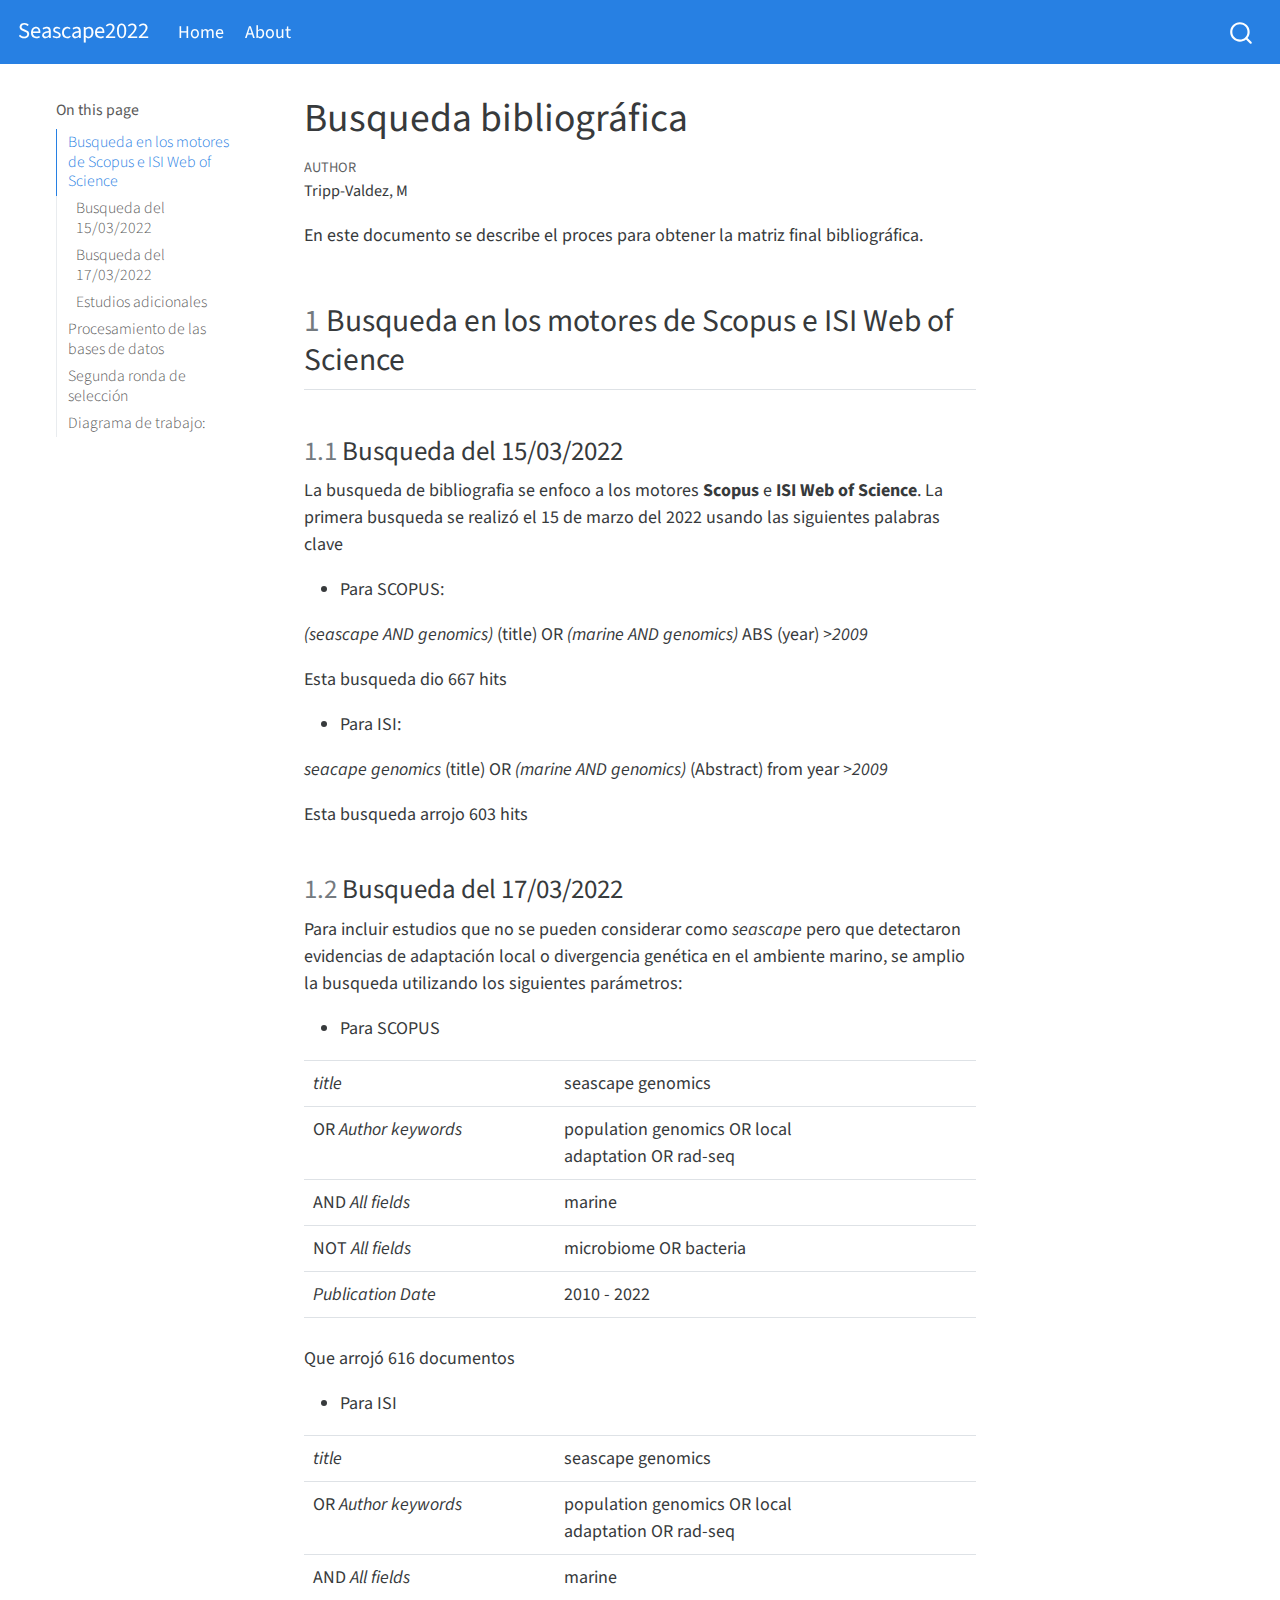
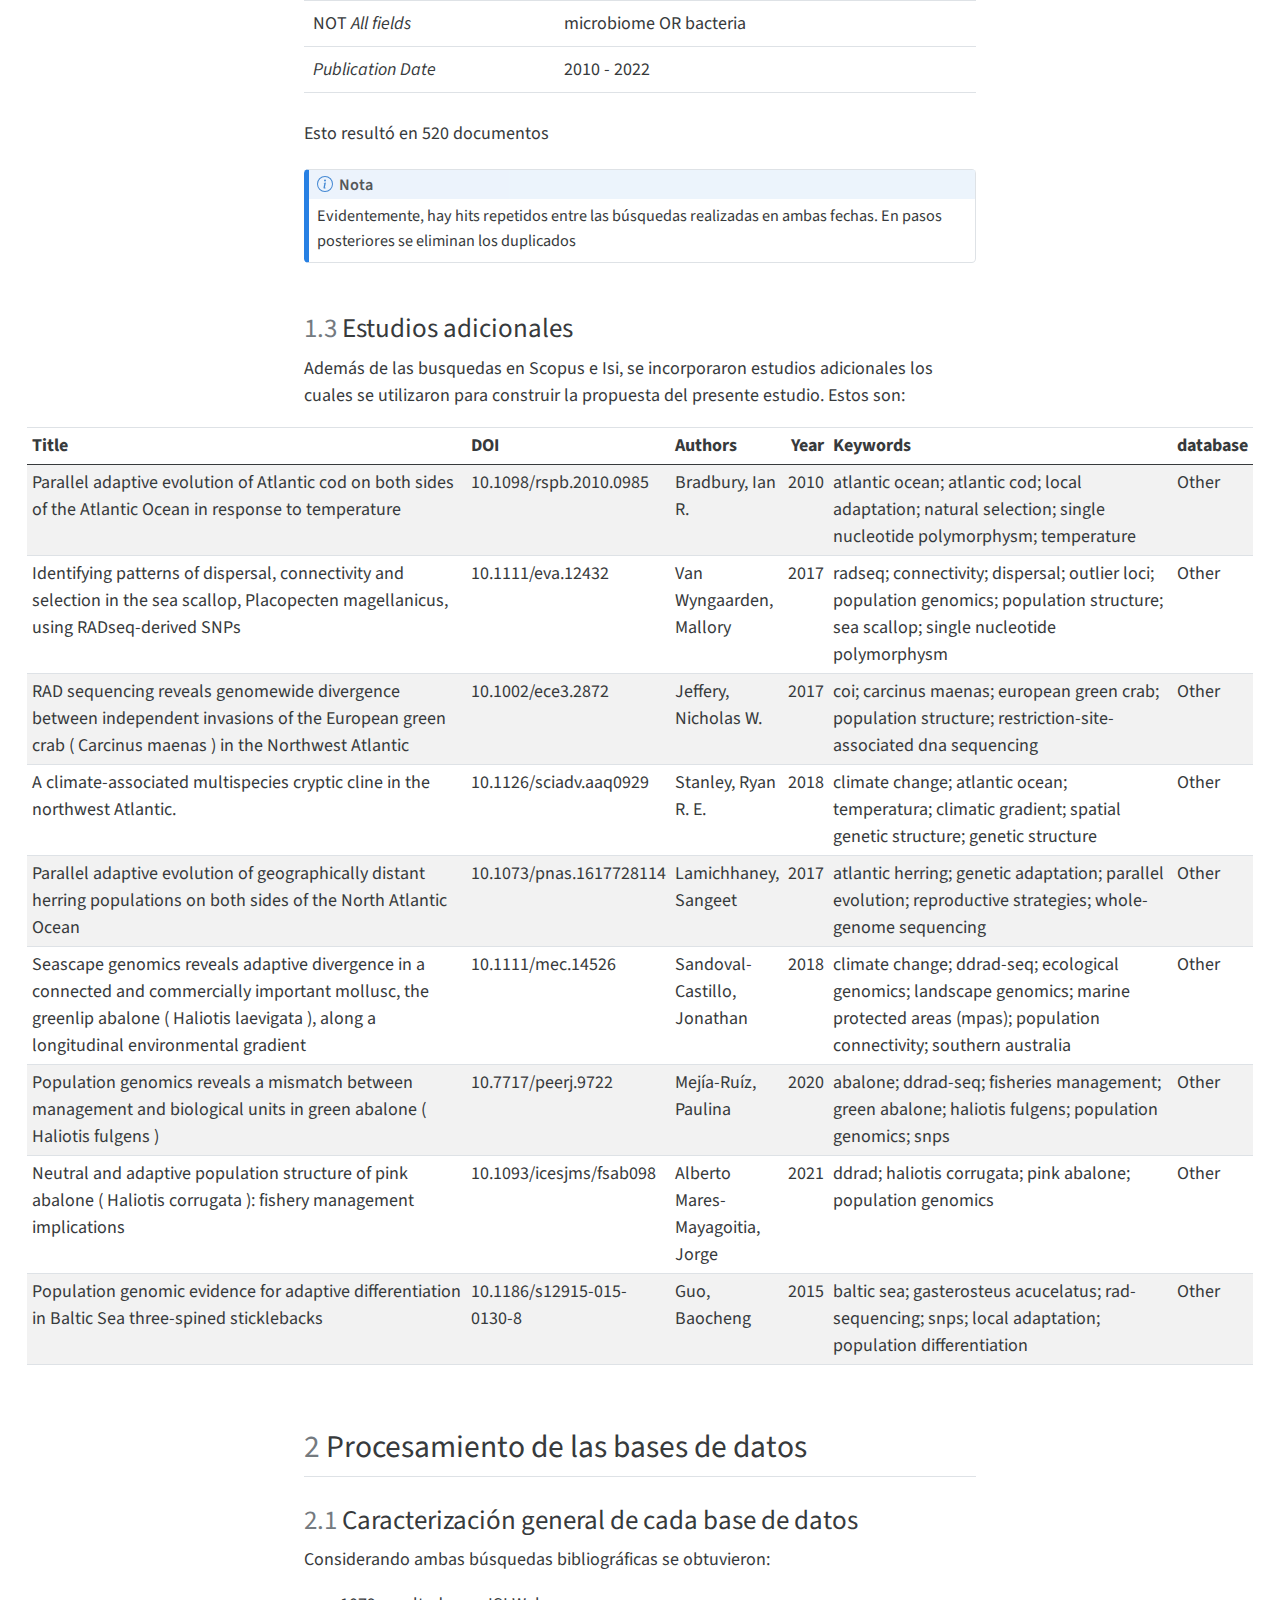
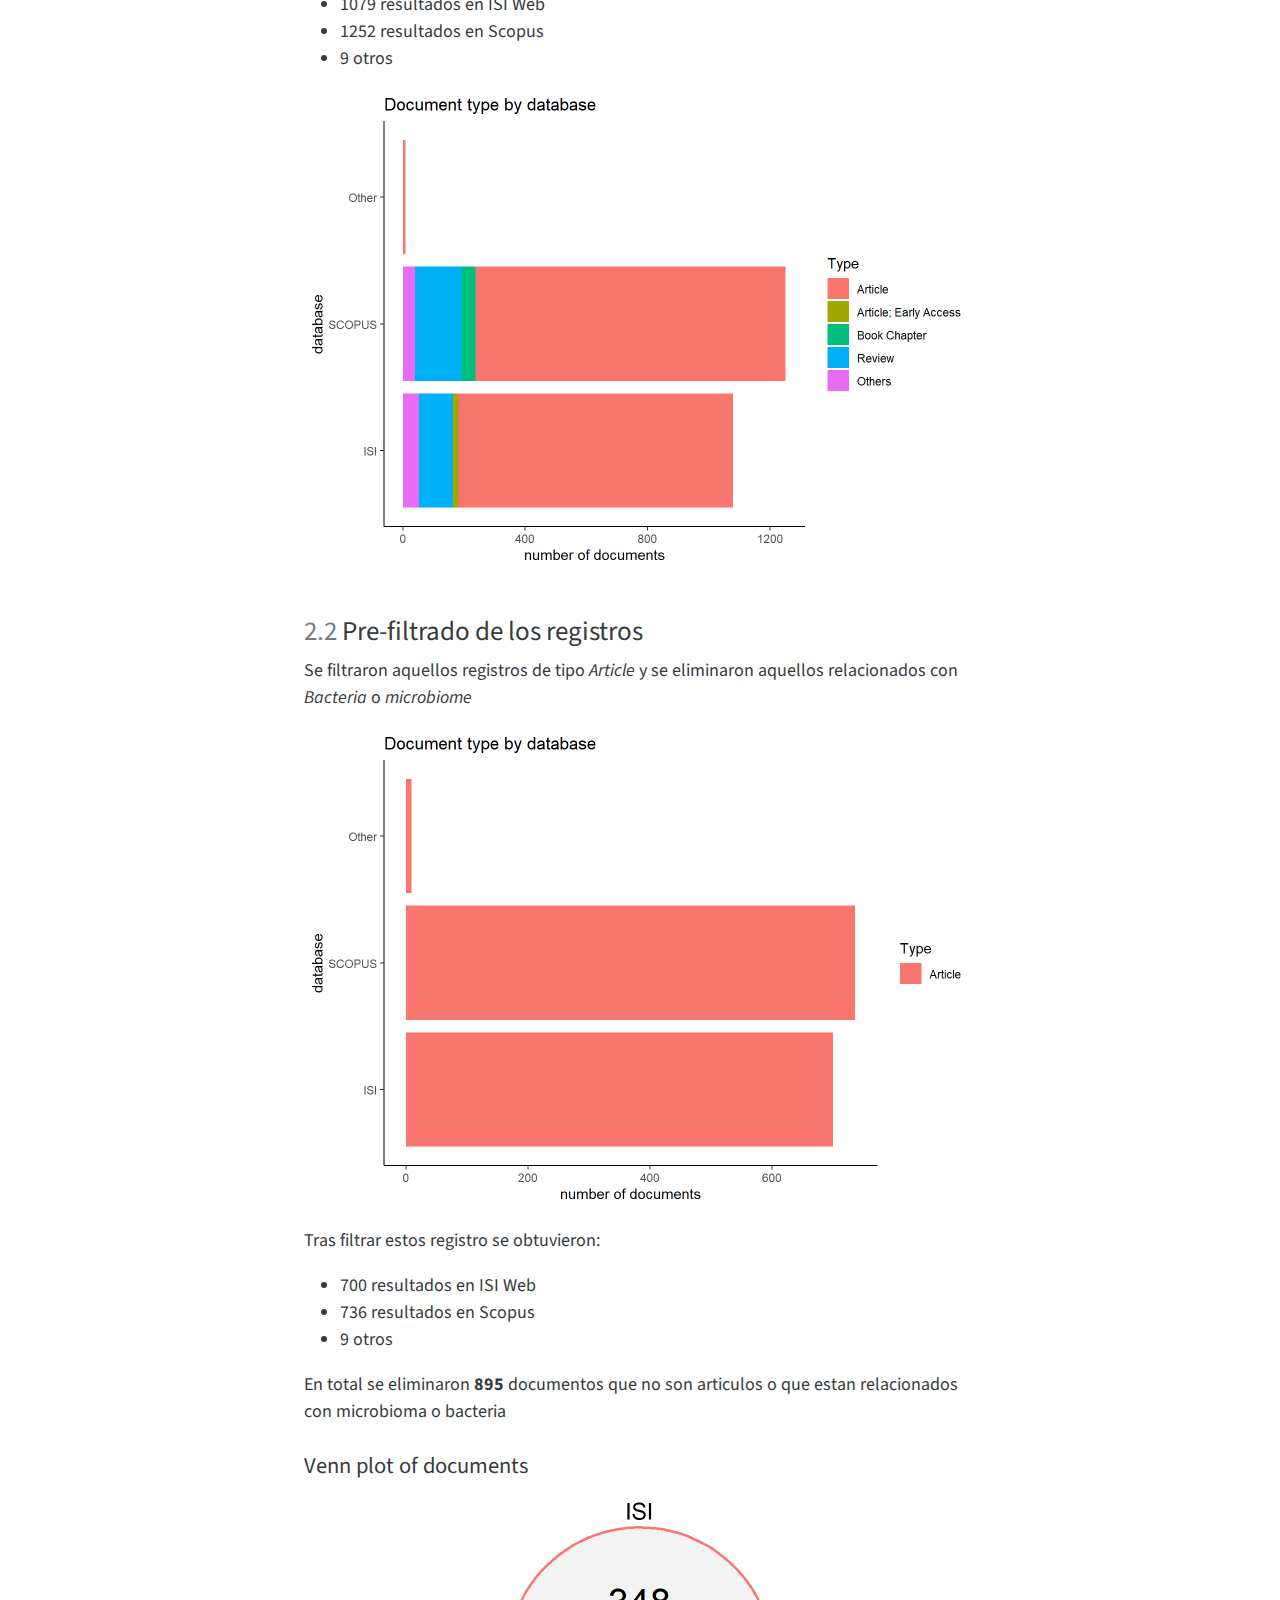
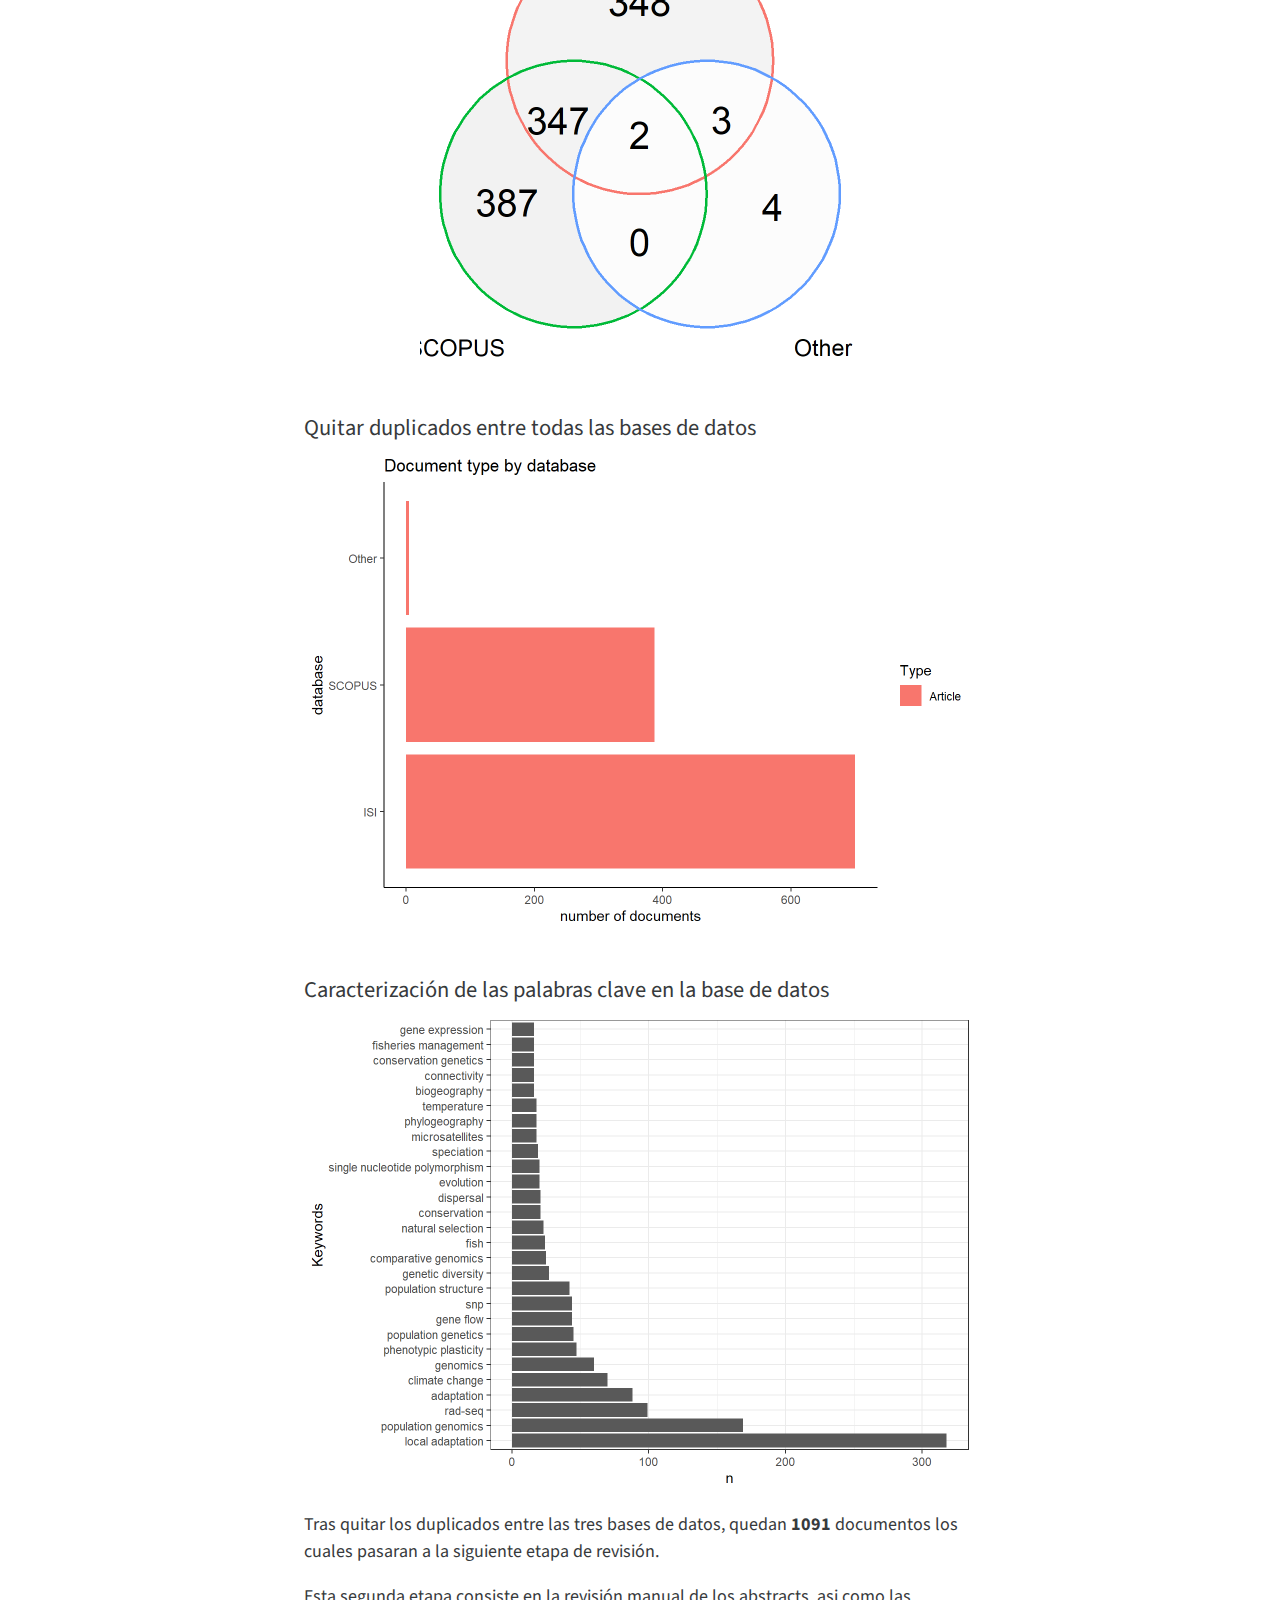
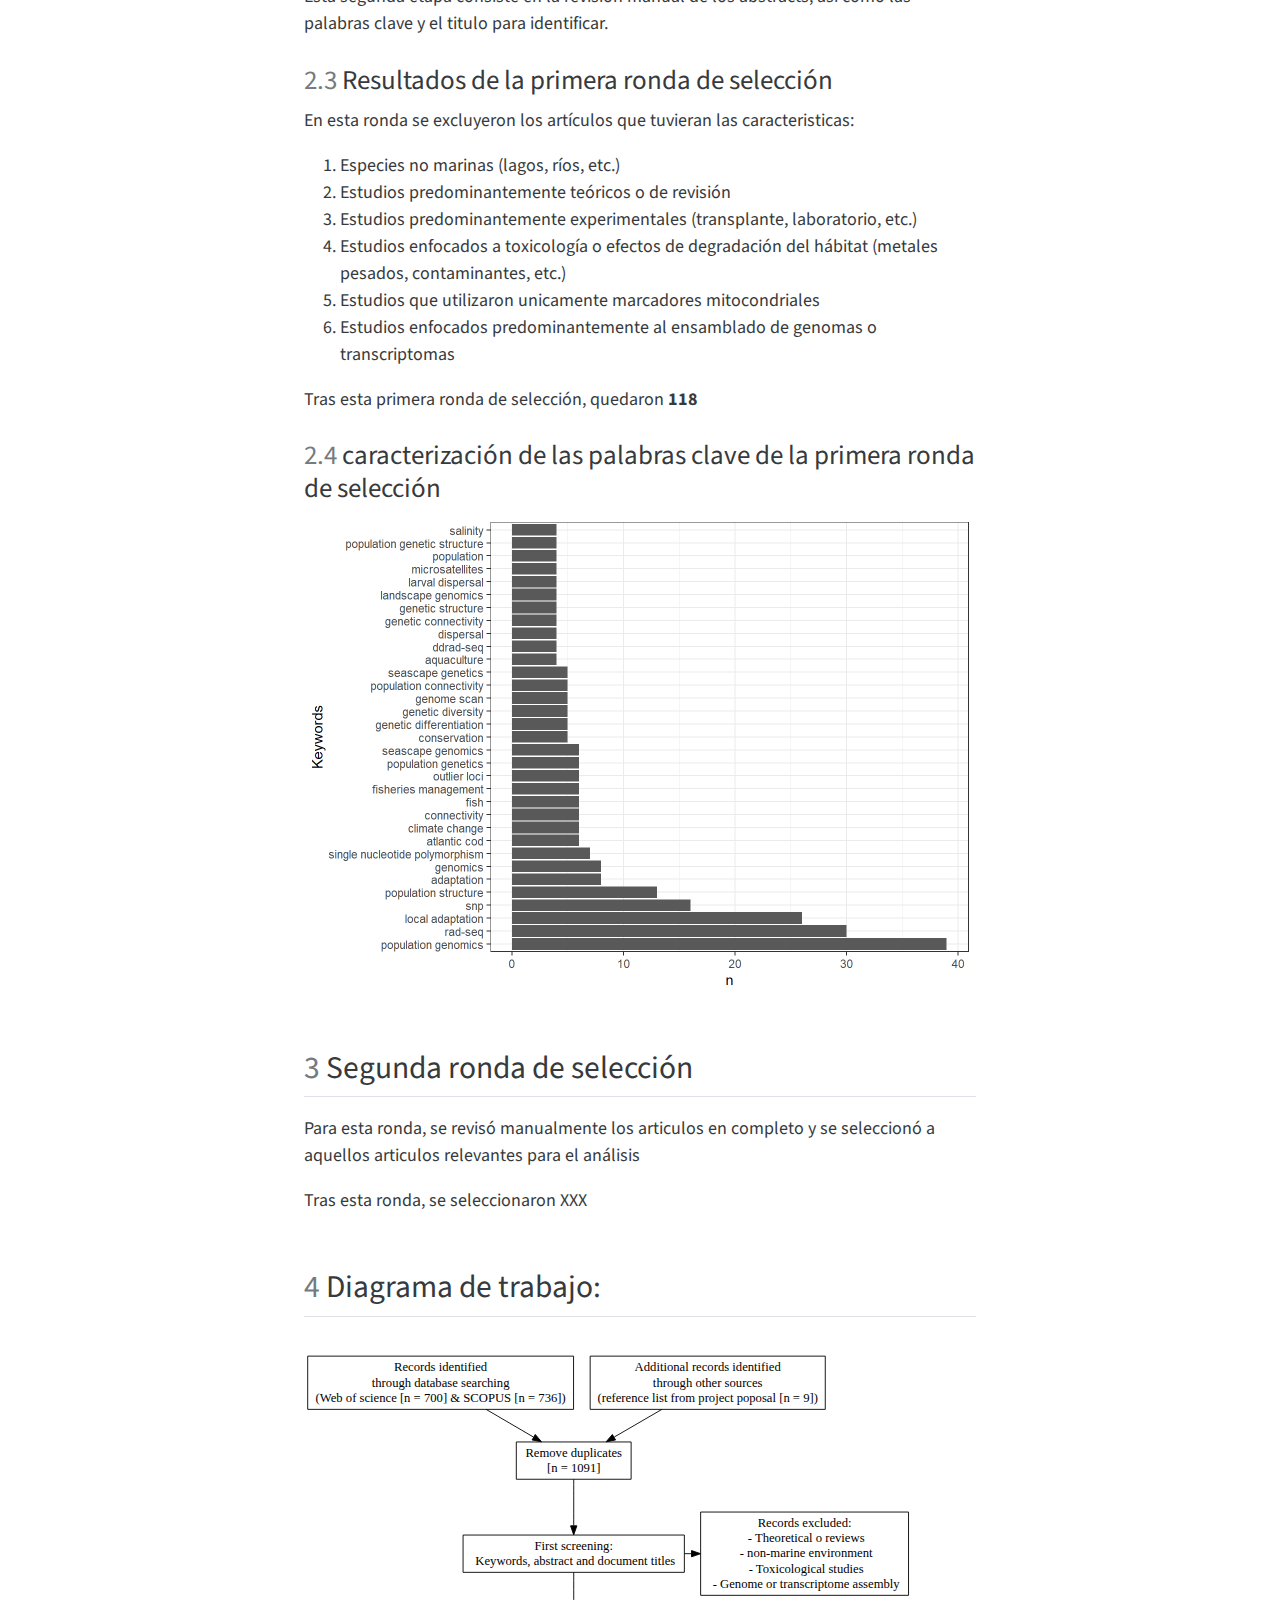
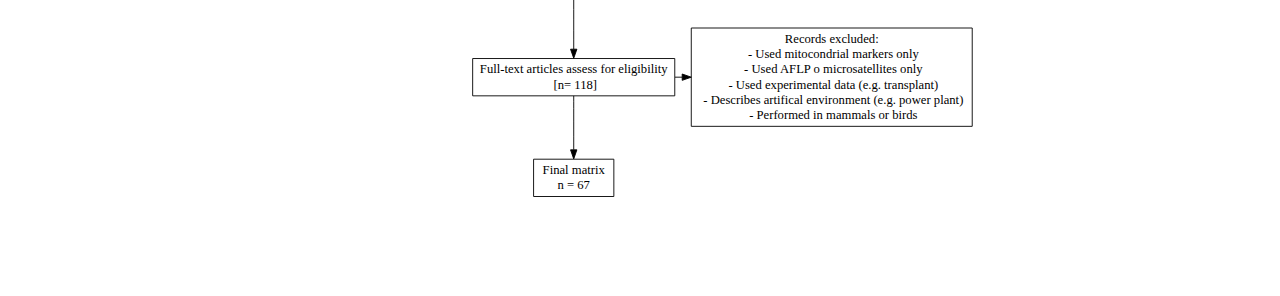
==== docs/1.Busqueda_bibliografica.html @ 74d60660 "primer commit" ====
<!DOCTYPE html>
<html xmlns="http://www.w3.org/1999/xhtml" lang="en" xml:lang="en"><head>

<meta charset="utf-8">
<meta name="generator" content="quarto-1.0.37">

<meta name="viewport" content="width=device-width, initial-scale=1.0, user-scalable=yes">

<meta name="author" content="Tripp-Valdez, M">

<title>Seascape2022 - Busqueda bibliográfica</title>
<style>
code{white-space: pre-wrap;}
span.smallcaps{font-variant: small-caps;}
span.underline{text-decoration: underline;}
div.column{display: inline-block; vertical-align: top; width: 50%;}
div.hanging-indent{margin-left: 1.5em; text-indent: -1.5em;}
ul.task-list{list-style: none;}
</style>


<script src="site_libs/quarto-nav/quarto-nav.js"></script>
<script src="site_libs/quarto-nav/headroom.min.js"></script>
<script src="site_libs/clipboard/clipboard.min.js"></script>
<script src="site_libs/quarto-search/autocomplete.umd.js"></script>
<script src="site_libs/quarto-search/fuse.min.js"></script>
<script src="site_libs/quarto-search/quarto-search.js"></script>
<meta name="quarto:offset" content="./">
<script src="site_libs/quarto-html/quarto.js"></script>
<script src="site_libs/quarto-html/popper.min.js"></script>
<script src="site_libs/quarto-html/tippy.umd.min.js"></script>
<script src="site_libs/quarto-html/anchor.min.js"></script>
<link href="site_libs/quarto-html/tippy.css" rel="stylesheet">
<link href="site_libs/quarto-html/quarto-syntax-highlighting.css" rel="stylesheet" id="quarto-text-highlighting-styles">
<script src="site_libs/bootstrap/bootstrap.min.js"></script>
<link href="site_libs/bootstrap/bootstrap-icons.css" rel="stylesheet">
<link href="site_libs/bootstrap/bootstrap.min.css" rel="stylesheet" id="quarto-bootstrap" data-mode="light">
<script id="quarto-search-options" type="application/json">{
  "location": "navbar",
  "copy-button": false,
  "collapse-after": 3,
  "panel-placement": "end",
  "type": "overlay",
  "limit": 20,
  "language": {
    "search-no-results-text": "No results",
    "search-matching-documents-text": "matching documents",
    "search-copy-link-title": "Copy link to search",
    "search-hide-matches-text": "Hide additional matches",
    "search-more-match-text": "more match in this document",
    "search-more-matches-text": "more matches in this document",
    "search-clear-button-title": "Clear",
    "search-detached-cancel-button-title": "Cancel",
    "search-submit-button-title": "Submit"
  }
}</script>
<script src="site_libs/htmlwidgets-1.5.4/htmlwidgets.js"></script>
<script src="site_libs/viz-1.8.2/viz.js"></script>
<link href="site_libs/DiagrammeR-styles-0.2/styles.css" rel="stylesheet">
<script src="site_libs/grViz-binding-1.0.9/grViz.js"></script>


<link rel="stylesheet" href="styles.css">
</head>

<body class="floating nav-fixed">

<div id="quarto-search-results"></div>
  <header id="quarto-header" class="headroom fixed-top">
    <nav class="navbar navbar-expand-lg navbar-dark ">
      <div class="navbar-container container-fluid">
      <a class="navbar-brand" href="./index.html">
    <span class="navbar-title">Seascape2022</span>
  </a>
          <button class="navbar-toggler" type="button" data-bs-toggle="collapse" data-bs-target="#navbarCollapse" aria-controls="navbarCollapse" aria-expanded="false" aria-label="Toggle navigation" onclick="if (window.quartoToggleHeadroom) { window.quartoToggleHeadroom(); }">
  <span class="navbar-toggler-icon"></span>
</button>
          <div class="collapse navbar-collapse" id="navbarCollapse">
            <ul class="navbar-nav navbar-nav-scroll me-auto">
  <li class="nav-item">
    <a class="nav-link" href="./index.html">Home</a>
  </li>  
  <li class="nav-item">
    <a class="nav-link" href="./about.html">About</a>
  </li>  
</ul>
              <div id="quarto-search" class="" title="Search"></div>
          </div> <!-- /navcollapse -->
      </div> <!-- /container-fluid -->
    </nav>
</header>
<!-- content -->
<div id="quarto-content" class="quarto-container page-columns page-rows-contents page-layout-article page-navbar">
<!-- sidebar -->
  <nav id="quarto-sidebar" class="sidebar collapse sidebar-navigation floating overflow-auto">
    <nav id="TOC" role="doc-toc">
    <h2 id="toc-title">On this page</h2>
   
  <ul>
  <li><a href="#busqueda-en-los-motores-de-scopus-e-isi-web-of-science" id="toc-busqueda-en-los-motores-de-scopus-e-isi-web-of-science" class="nav-link active" data-scroll-target="#busqueda-en-los-motores-de-scopus-e-isi-web-of-science"> <span class="header-section-number">1</span> Busqueda en los motores de Scopus e ISI Web of Science</a>
  <ul class="collapse">
  <li><a href="#busqueda-del-15032022" id="toc-busqueda-del-15032022" class="nav-link" data-scroll-target="#busqueda-del-15032022"> <span class="header-section-number">1.1</span> Busqueda del 15/03/2022</a></li>
  <li><a href="#busqueda-del-17032022" id="toc-busqueda-del-17032022" class="nav-link" data-scroll-target="#busqueda-del-17032022"> <span class="header-section-number">1.2</span> Busqueda del 17/03/2022</a></li>
  <li><a href="#estudios-adicionales" id="toc-estudios-adicionales" class="nav-link" data-scroll-target="#estudios-adicionales"> <span class="header-section-number">1.3</span> Estudios adicionales</a></li>
  </ul></li>
  <li><a href="#procesamiento-de-las-bases-de-datos" id="toc-procesamiento-de-las-bases-de-datos" class="nav-link" data-scroll-target="#procesamiento-de-las-bases-de-datos"> <span class="header-section-number">2</span> Procesamiento de las bases de datos</a>
  <ul class="collapse">
  <li><a href="#caracterización-general-de-cada-base-de-datos" id="toc-caracterización-general-de-cada-base-de-datos" class="nav-link" data-scroll-target="#caracterización-general-de-cada-base-de-datos"> <span class="header-section-number">2.1</span> Caracterización general de cada base de datos</a></li>
  <li><a href="#pre-filtrado-de-los-registros" id="toc-pre-filtrado-de-los-registros" class="nav-link" data-scroll-target="#pre-filtrado-de-los-registros"> <span class="header-section-number">2.2</span> Pre-filtrado de los registros</a></li>
  <li><a href="#resultados-de-la-primera-ronda-de-selección" id="toc-resultados-de-la-primera-ronda-de-selección" class="nav-link" data-scroll-target="#resultados-de-la-primera-ronda-de-selección"> <span class="header-section-number">2.3</span> Resultados de la primera ronda de selección</a></li>
  <li><a href="#caracterización-de-las-palabras-clave-de-la-primera-ronda-de-selección" id="toc-caracterización-de-las-palabras-clave-de-la-primera-ronda-de-selección" class="nav-link" data-scroll-target="#caracterización-de-las-palabras-clave-de-la-primera-ronda-de-selección"> <span class="header-section-number">2.4</span> caracterización de las palabras clave de la primera ronda de selección</a></li>
  </ul></li>
  <li><a href="#segunda-ronda-de-selección" id="toc-segunda-ronda-de-selección" class="nav-link" data-scroll-target="#segunda-ronda-de-selección"> <span class="header-section-number">3</span> Segunda ronda de selección</a></li>
  <li><a href="#diagrama-de-trabajo" id="toc-diagrama-de-trabajo" class="nav-link" data-scroll-target="#diagrama-de-trabajo"> <span class="header-section-number">4</span> Diagrama de trabajo:</a></li>
  </ul>
</nav>
</nav>
<!-- margin-sidebar -->
    <div id="quarto-margin-sidebar" class="sidebar margin-sidebar">
    </div>
<!-- main -->
<main class="content page-columns page-full" id="quarto-document-content">

<header id="title-block-header" class="quarto-title-block default">
<div class="quarto-title">
<h1 class="title">Busqueda bibliográfica</h1>
</div>



<div class="quarto-title-meta">

    <div>
    <div class="quarto-title-meta-heading">Author</div>
    <div class="quarto-title-meta-contents">
             <p>Tripp-Valdez, M </p>
          </div>
  </div>
    
    
  </div>
  

</header>

<p>En este documento se describe el proces para obtener la matriz final bibliográfica.</p>
<section id="busqueda-en-los-motores-de-scopus-e-isi-web-of-science" class="level2 page-columns page-full" data-number="1">
<h2 data-number="1" class="anchored" data-anchor-id="busqueda-en-los-motores-de-scopus-e-isi-web-of-science"><span class="header-section-number">1</span> Busqueda en los motores de Scopus e ISI Web of Science</h2>
<section id="busqueda-del-15032022" class="level3" data-number="1.1">
<h3 data-number="1.1" class="anchored" data-anchor-id="busqueda-del-15032022"><span class="header-section-number">1.1</span> Busqueda del 15/03/2022</h3>
<p>La busqueda de bibliografia se enfoco a los motores <strong>Scopus</strong> e <strong>ISI Web of Science</strong>. La primera busqueda se realizó el 15 de marzo del 2022 usando las siguientes palabras clave</p>
<ul>
<li>Para SCOPUS:</li>
</ul>
<p><em>(seascape AND genomics)</em> (title) OR <em>(marine AND genomics)</em> ABS (year) <em>&gt;2009</em></p>
<p>Esta busqueda dio 667 hits</p>
<ul>
<li>Para ISI:</li>
</ul>
<p><em>seacape genomics</em> (title) OR <em>(marine AND genomics)</em> (Abstract) from year <em>&gt;2009</em></p>
<p>Esta busqueda arrojo 603 hits</p>
</section>
<section id="busqueda-del-17032022" class="level3" data-number="1.2">
<h3 data-number="1.2" class="anchored" data-anchor-id="busqueda-del-17032022"><span class="header-section-number">1.2</span> Busqueda del 17/03/2022</h3>
<p>Para incluir estudios que no se pueden considerar como <em>seascape</em> pero que detectaron evidencias de adaptación local o divergencia genética en el ambiente marino, se amplio la busqueda utilizando los siguientes parámetros:</p>
<ul>
<li>Para SCOPUS</li>
</ul>
<table class="table">
<colgroup>
<col style="width: 37%">
<col style="width: 37%">
<col style="width: 25%">
</colgroup>
<tbody>
<tr class="odd">
<td><em>title</em></td>
<td>seascape genomics</td>
<td></td>
</tr>
<tr class="even">
<td>OR <em>Author keywords</em></td>
<td>population genomics OR local adaptation OR rad-seq</td>
<td></td>
</tr>
<tr class="odd">
<td>AND <em>All fields</em></td>
<td>marine</td>
<td></td>
</tr>
<tr class="even">
<td>NOT <em>All fields</em></td>
<td>microbiome OR bacteria</td>
<td></td>
</tr>
<tr class="odd">
<td><em>Publication Date</em></td>
<td>2010 - 2022</td>
<td></td>
</tr>
</tbody>
</table>
<p>Que arrojó 616 documentos</p>
<ul>
<li>Para ISI</li>
</ul>
<table class="table">
<colgroup>
<col style="width: 37%">
<col style="width: 37%">
<col style="width: 25%">
</colgroup>
<tbody>
<tr class="odd">
<td><em>title</em></td>
<td>seascape genomics</td>
<td></td>
</tr>
<tr class="even">
<td>OR <em>Author keywords</em></td>
<td>population genomics OR local adaptation OR rad-seq</td>
<td></td>
</tr>
<tr class="odd">
<td>AND <em>All fields</em></td>
<td>marine</td>
<td></td>
</tr>
<tr class="even">
<td>NOT <em>All fields</em></td>
<td>microbiome OR bacteria</td>
<td></td>
</tr>
<tr class="odd">
<td><em>Publication Date</em></td>
<td>2010 - 2022</td>
<td></td>
</tr>
</tbody>
</table>
<p>Esto resultó en 520 documentos</p>
<div class="callout-note callout callout-style-default callout-captioned">
<div class="callout-header d-flex align-content-center">
<div class="callout-icon-container">
<i class="callout-icon"></i>
</div>
<div class="callout-caption-container flex-fill">
Nota
</div>
</div>
<div class="callout-body-container callout-body">
<p>Evidentemente, hay hits repetidos entre las búsquedas realizadas en ambas fechas. En pasos posteriores se eliminan los duplicados</p>
</div>
</div>
</section>
<section id="estudios-adicionales" class="level3 page-columns page-full" data-number="1.3">
<h3 data-number="1.3" class="anchored" data-anchor-id="estudios-adicionales"><span class="header-section-number">1.3</span> Estudios adicionales</h3>
<p>Además de las busquedas en Scopus e Isi, se incorporaron estudios adicionales los cuales se utilizaron para construir la propuesta del presente estudio. Estos son:</p>
<div class="cell page-columns page-full">
<div class="cell-output-display column-page">
<table class="table table-sm table-striped">
<colgroup>
<col style="width: 46%">
<col style="width: 6%">
<col style="width: 7%">
<col style="width: 1%">
<col style="width: 35%">
<col style="width: 2%">
</colgroup>
<thead>
<tr class="header">
<th style="text-align: left;">Title</th>
<th style="text-align: left;">DOI</th>
<th style="text-align: left;">Authors</th>
<th style="text-align: right;">Year</th>
<th style="text-align: left;">Keywords</th>
<th style="text-align: left;">database</th>
</tr>
</thead>
<tbody>
<tr class="odd">
<td style="text-align: left;">Parallel adaptive evolution of Atlantic cod on both sides of the Atlantic Ocean in response to temperature</td>
<td style="text-align: left;">10.1098/rspb.2010.0985</td>
<td style="text-align: left;">Bradbury, Ian R.</td>
<td style="text-align: right;">2010</td>
<td style="text-align: left;">atlantic ocean; atlantic cod; local adaptation; natural selection; single nucleotide polymorphysm; temperature</td>
<td style="text-align: left;">Other</td>
</tr>
<tr class="even">
<td style="text-align: left;">Identifying patterns of dispersal, connectivity and selection in the sea scallop, Placopecten magellanicus, using RADseq-derived SNPs</td>
<td style="text-align: left;">10.1111/eva.12432</td>
<td style="text-align: left;">Van Wyngaarden, Mallory</td>
<td style="text-align: right;">2017</td>
<td style="text-align: left;">radseq; connectivity; dispersal; outlier loci; population genomics; population structure; sea scallop; single nucleotide polymorphysm</td>
<td style="text-align: left;">Other</td>
</tr>
<tr class="odd">
<td style="text-align: left;">RAD sequencing reveals genomewide divergence between independent invasions of the European green crab ( Carcinus maenas ) in the Northwest Atlantic</td>
<td style="text-align: left;">10.1002/ece3.2872</td>
<td style="text-align: left;">Jeffery, Nicholas W.</td>
<td style="text-align: right;">2017</td>
<td style="text-align: left;">coi; carcinus maenas; european green crab; population structure; restriction-site-associated dna sequencing</td>
<td style="text-align: left;">Other</td>
</tr>
<tr class="even">
<td style="text-align: left;">A climate-associated multispecies cryptic cline in the northwest Atlantic.</td>
<td style="text-align: left;">10.1126/sciadv.aaq0929</td>
<td style="text-align: left;">Stanley, Ryan R. E.</td>
<td style="text-align: right;">2018</td>
<td style="text-align: left;">climate change; atlantic ocean; temperatura; climatic gradient; spatial genetic structure; genetic structure</td>
<td style="text-align: left;">Other</td>
</tr>
<tr class="odd">
<td style="text-align: left;">Parallel adaptive evolution of geographically distant herring populations on both sides of the North Atlantic Ocean</td>
<td style="text-align: left;">10.1073/pnas.1617728114</td>
<td style="text-align: left;">Lamichhaney, Sangeet</td>
<td style="text-align: right;">2017</td>
<td style="text-align: left;">atlantic herring; genetic adaptation; parallel evolution; reproductive strategies; whole-genome sequencing</td>
<td style="text-align: left;">Other</td>
</tr>
<tr class="even">
<td style="text-align: left;">Seascape genomics reveals adaptive divergence in a connected and commercially important mollusc, the greenlip abalone ( Haliotis laevigata ), along a longitudinal environmental gradient</td>
<td style="text-align: left;">10.1111/mec.14526</td>
<td style="text-align: left;">Sandoval‐Castillo, Jonathan</td>
<td style="text-align: right;">2018</td>
<td style="text-align: left;">climate change; ddrad-seq; ecological genomics; landscape genomics; marine protected areas (mpas); population connectivity; southern australia</td>
<td style="text-align: left;">Other</td>
</tr>
<tr class="odd">
<td style="text-align: left;">Population genomics reveals a mismatch between management and biological units in green abalone ( Haliotis fulgens )</td>
<td style="text-align: left;">10.7717/peerj.9722</td>
<td style="text-align: left;">Mejía-Ruíz, Paulina</td>
<td style="text-align: right;">2020</td>
<td style="text-align: left;">abalone; ddrad-seq; fisheries management; green abalone; haliotis fulgens; population genomics; snps</td>
<td style="text-align: left;">Other</td>
</tr>
<tr class="even">
<td style="text-align: left;">Neutral and adaptive population structure of pink abalone ( Haliotis corrugata ): fishery management implications</td>
<td style="text-align: left;">10.1093/icesjms/fsab098</td>
<td style="text-align: left;">Alberto Mares-Mayagoitia, Jorge</td>
<td style="text-align: right;">2021</td>
<td style="text-align: left;">ddrad; haliotis corrugata; pink abalone; population genomics</td>
<td style="text-align: left;">Other</td>
</tr>
<tr class="odd">
<td style="text-align: left;">Population genomic evidence for adaptive differentiation in Baltic Sea three-spined sticklebacks</td>
<td style="text-align: left;">10.1186/s12915-015-0130-8</td>
<td style="text-align: left;">Guo, Baocheng</td>
<td style="text-align: right;">2015</td>
<td style="text-align: left;">baltic sea; gasterosteus acucelatus; rad-sequencing; snps; local adaptation; population differentiation</td>
<td style="text-align: left;">Other</td>
</tr>
</tbody>
</table>
</div>
</div>
</section>
</section>
<section id="procesamiento-de-las-bases-de-datos" class="level2" data-number="2">
<h2 data-number="2" class="anchored" data-anchor-id="procesamiento-de-las-bases-de-datos"><span class="header-section-number">2</span> Procesamiento de las bases de datos</h2>
<section id="caracterización-general-de-cada-base-de-datos" class="level3" data-number="2.1">
<h3 data-number="2.1" class="anchored" data-anchor-id="caracterización-general-de-cada-base-de-datos"><span class="header-section-number">2.1</span> Caracterización general de cada base de datos</h3>
<div class="cell">

</div>
<div class="cell">

</div>
<p>Considerando ambas búsquedas bibliográficas se obtuvieron:</p>
<ul>
<li>1079 resultados en ISI Web</li>
<li>1252 resultados en Scopus</li>
<li>9 otros</li>
</ul>
<div class="cell">

</div>
<div class="cell">
<div class="cell-output-display">
<p><img src="1.Busqueda_bibliografica_files/figure-html/unnamed-chunk-1-1.png" class="img-fluid" width="672"></p>
</div>
</div>
</section>
<section id="pre-filtrado-de-los-registros" class="level3" data-number="2.2">
<h3 data-number="2.2" class="anchored" data-anchor-id="pre-filtrado-de-los-registros"><span class="header-section-number">2.2</span> Pre-filtrado de los registros</h3>
<p>Se filtraron aquellos registros de tipo <em>Article</em> y se eliminaron aquellos relacionados con <em>Bacteria</em> o <em>microbiome</em></p>
<div class="cell">

</div>
<div class="cell">
<div class="cell-output-display">
<p><img src="1.Busqueda_bibliografica_files/figure-html/unnamed-chunk-2-1.png" class="img-fluid" width="672"></p>
</div>
</div>
<p>Tras filtrar estos registro se obtuvieron:</p>
<ul>
<li>700 resultados en ISI Web</li>
<li>736 resultados en Scopus</li>
<li>9 otros</li>
</ul>
<div class="cell">

</div>
<p>En total se eliminaron <strong>895</strong> documentos que no son articulos o que estan relacionados con microbioma o bacteria</p>
<section id="venn-plot-of-documents" class="level4">
<h4 class="anchored" data-anchor-id="venn-plot-of-documents">Venn plot of documents</h4>
<div class="cell">
<div class="cell-output-display">
<p><img src="1.Busqueda_bibliografica_files/figure-html/VennFirst-1.png" class="img-fluid" width="672"></p>
</div>
</div>
</section>
<section id="quitar-duplicados-entre-todas-las-bases-de-datos" class="level4">
<h4 class="anchored" data-anchor-id="quitar-duplicados-entre-todas-las-bases-de-datos">Quitar duplicados entre todas las bases de datos</h4>
<div class="cell">

</div>
<div class="cell">
<div class="cell-output-display">
<p><img src="1.Busqueda_bibliografica_files/figure-html/unnamed-chunk-4-1.png" class="img-fluid" width="672"></p>
</div>
</div>
</section>
<section id="caracterización-de-las-palabras-clave-en-la-base-de-datos" class="level4">
<h4 class="anchored" data-anchor-id="caracterización-de-las-palabras-clave-en-la-base-de-datos">Caracterización de las palabras clave en la base de datos</h4>
<div class="cell">
<div class="cell-output-display">
<p><img src="1.Busqueda_bibliografica_files/figure-html/unnamed-chunk-5-1.png" class="img-fluid" width="672"></p>
</div>
</div>
<div class="cell">

</div>
<p>Tras quitar los duplicados entre las tres bases de datos, quedan <strong>1091</strong> documentos los cuales pasaran a la siguiente etapa de revisión.</p>
<p>Esta segunda etapa consiste en la revisión manual de los abstracts, asi como las palabras clave y el titulo para identificar.</p>
</section>
</section>
<section id="resultados-de-la-primera-ronda-de-selección" class="level3" data-number="2.3">
<h3 data-number="2.3" class="anchored" data-anchor-id="resultados-de-la-primera-ronda-de-selección"><span class="header-section-number">2.3</span> Resultados de la primera ronda de selección</h3>
<p>En esta ronda se excluyeron los artículos que tuvieran las caracteristicas:</p>
<ol type="1">
<li>Especies no marinas (lagos, ríos, etc.)</li>
<li>Estudios predominantemente teóricos o de revisión</li>
<li>Estudios predominantemente experimentales (transplante, laboratorio, etc.)</li>
<li>Estudios enfocados a toxicología o efectos de degradación del hábitat (metales pesados, contaminantes, etc.)</li>
<li>Estudios que utilizaron unicamente marcadores mitocondriales</li>
<li>Estudios enfocados predominantemente al ensamblado de genomas o transcriptomas</li>
</ol>
<div class="cell">

</div>
<p>Tras esta primera ronda de selección, quedaron <strong>118</strong></p>
</section>
<section id="caracterización-de-las-palabras-clave-de-la-primera-ronda-de-selección" class="level3" data-number="2.4">
<h3 data-number="2.4" class="anchored" data-anchor-id="caracterización-de-las-palabras-clave-de-la-primera-ronda-de-selección"><span class="header-section-number">2.4</span> caracterización de las palabras clave de la primera ronda de selección</h3>
<div class="cell">
<div class="cell-output-display">
<p><img src="1.Busqueda_bibliografica_files/figure-html/unnamed-chunk-6-1.png" class="img-fluid" width="672"></p>
</div>
</div>
<div class="cell">

</div>
</section>
</section>
<section id="segunda-ronda-de-selección" class="level2" data-number="3">
<h2 data-number="3" class="anchored" data-anchor-id="segunda-ronda-de-selección"><span class="header-section-number">3</span> Segunda ronda de selección</h2>
<p>Para esta ronda, se revisó manualmente los articulos en completo y se seleccionó a aquellos articulos relevantes para el análisis</p>
<p>Tras esta ronda, se seleccionaron XXX</p>
</section>
<section id="diagrama-de-trabajo" class="level2" data-number="4">
<h2 data-number="4" class="anchored" data-anchor-id="diagrama-de-trabajo"><span class="header-section-number">4</span> Diagrama de trabajo:</h2>
<div class="cell">
<div class="cell-output-display">
<div id="htmlwidget-954cb4c25abdc55f7082" style="width:100%;height:483px;" class="grViz html-widget"></div>
<script type="application/json" data-for="htmlwidget-954cb4c25abdc55f7082">{"x":{"diagram":"digraph {\n  graph [layout = dot, rankdir = TB, fontsize = 14]\n  \n  node [shape = rectangle]        \n  rec1 [label = \"Records identified \nthrough database searching \n(Web of science [n = 700] & SCOPUS [n = 736])\"]\n  \n  rec2 [label = \"Additional records identified \nthrough other sources \n(reference list from project poposal [n = 9])\"]\n\n  rec2_1 [label = \"Remove duplicates \n[n = 1091]\"]  \n\n  rec3 [label =  \"First screening: \n  Keywords, abstract and document titles\"]\n  \n  rec4 [label = \"Records excluded:\n  - Theoretical o reviews\n  - non-marine environment\n  - Toxicological studies\n  - Genome or transcriptome assembly\"]\n  \n  rec5 [label = \"Full-text articles assess for eligibility\n  [n= 118]\"]\n  \n  rec6 [label = \"Records excluded:\n  - Used mitocondrial markers only\n  - Used AFLP o microsatellites only\n  - Used experimental data (e.g. transplant)\n  - Describes artifical environment (e.g. power plant)\n  - Performed in mammals or birds\"]\n  \n  rec7 [label = \"Final matrix \nn = 67\"]\n  \n \n\n  # edge definitions with the node IDs\n  rec1 -> rec2_1; rec2 -> rec2_1; rec2_1 -> rec3; rec3 -> rec5; rec5 -> rec7\n  {rank=same; rec3 -> rec4}\n  {rank=same; rec5 -> rec6}\n  }","config":{"engine":"dot","options":null}},"evals":[],"jsHooks":[]}</script>
</div>
</div>


</section>

</main> <!-- /main -->
<script id="quarto-html-after-body" type="application/javascript">
window.document.addEventListener("DOMContentLoaded", function (event) {
  const toggleBodyColorMode = (bsSheetEl) => {
    const mode = bsSheetEl.getAttribute("data-mode");
    const bodyEl = window.document.querySelector("body");
    if (mode === "dark") {
      bodyEl.classList.add("quarto-dark");
      bodyEl.classList.remove("quarto-light");
    } else {
      bodyEl.classList.add("quarto-light");
      bodyEl.classList.remove("quarto-dark");
    }
  }
  const toggleBodyColorPrimary = () => {
    const bsSheetEl = window.document.querySelector("link#quarto-bootstrap");
    if (bsSheetEl) {
      toggleBodyColorMode(bsSheetEl);
    }
  }
  toggleBodyColorPrimary();  
  const icon = "";
  const anchorJS = new window.AnchorJS();
  anchorJS.options = {
    placement: 'right',
    icon: icon
  };
  anchorJS.add('.anchored');
  const clipboard = new window.ClipboardJS('.code-copy-button', {
    target: function(trigger) {
      return trigger.previousElementSibling;
    }
  });
  clipboard.on('success', function(e) {
    // button target
    const button = e.trigger;
    // don't keep focus
    button.blur();
    // flash "checked"
    button.classList.add('code-copy-button-checked');
    var currentTitle = button.getAttribute("title");
    button.setAttribute("title", "Copied!");
    setTimeout(function() {
      button.setAttribute("title", currentTitle);
      button.classList.remove('code-copy-button-checked');
    }, 1000);
    // clear code selection
    e.clearSelection();
  });
  function tippyHover(el, contentFn) {
    const config = {
      allowHTML: true,
      content: contentFn,
      maxWidth: 500,
      delay: 100,
      arrow: false,
      appendTo: function(el) {
          return el.parentElement;
      },
      interactive: true,
      interactiveBorder: 10,
      theme: 'quarto',
      placement: 'bottom-start'
    };
    window.tippy(el, config); 
  }
  const noterefs = window.document.querySelectorAll('a[role="doc-noteref"]');
  for (var i=0; i<noterefs.length; i++) {
    const ref = noterefs[i];
    tippyHover(ref, function() {
      let href = ref.getAttribute('href');
      try { href = new URL(href).hash; } catch {}
      const id = href.replace(/^#\/?/, "");
      const note = window.document.getElementById(id);
      return note.innerHTML;
    });
  }
  var bibliorefs = window.document.querySelectorAll('a[role="doc-biblioref"]');
  for (var i=0; i<bibliorefs.length; i++) {
    const ref = bibliorefs[i];
    const cites = ref.parentNode.getAttribute('data-cites').split(' ');
    tippyHover(ref, function() {
      var popup = window.document.createElement('div');
      cites.forEach(function(cite) {
        var citeDiv = window.document.createElement('div');
        citeDiv.classList.add('hanging-indent');
        citeDiv.classList.add('csl-entry');
        var biblioDiv = window.document.getElementById('ref-' + cite);
        if (biblioDiv) {
          citeDiv.innerHTML = biblioDiv.innerHTML;
        }
        popup.appendChild(citeDiv);
      });
      return popup.innerHTML;
    });
  }
});
</script>
</div> <!-- /content -->



</body></html>
---- docs/site_libs/quarto-html/tippy.css ----
.tippy-box[data-animation=fade][data-state=hidden]{opacity:0}[data-tippy-root]{max-width:calc(100vw - 10px)}.tippy-box{position:relative;background-color:#333;color:#fff;border-radius:4px;font-size:14px;line-height:1.4;white-space:normal;outline:0;transition-property:transform,visibility,opacity}.tippy-box[data-placement^=top]>.tippy-arrow{bottom:0}.tippy-box[data-placement^=top]>.tippy-arrow:before{bottom:-7px;left:0;border-width:8px 8px 0;border-top-color:initial;transform-origin:center top}.tippy-box[data-placement^=bottom]>.tippy-arrow{top:0}.tippy-box[data-placement^=bottom]>.tippy-arrow:before{top:-7px;left:0;border-width:0 8px 8px;border-bottom-color:initial;transform-origin:center bottom}.tippy-box[data-placement^=left]>.tippy-arrow{right:0}.tippy-box[data-placement^=left]>.tippy-arrow:before{border-width:8px 0 8px 8px;border-left-color:initial;right:-7px;transform-origin:center left}.tippy-box[data-placement^=right]>.tippy-arrow{left:0}.tippy-box[data-placement^=right]>.tippy-arrow:before{left:-7px;border-width:8px 8px 8px 0;border-right-color:initial;transform-origin:center right}.tippy-box[data-inertia][data-state=visible]{transition-timing-function:cubic-bezier(.54,1.5,.38,1.11)}.tippy-arrow{width:16px;height:16px;color:#333}.tippy-arrow:before{content:"";position:absolute;border-color:transparent;border-style:solid}.tippy-content{position:relative;padding:5px 9px;z-index:1}
---- docs/site_libs/quarto-html/quarto-syntax-highlighting.css ----
/* quarto syntax highlight colors */
:root {
  --quarto-hl-ot-color: #003B4F;
  --quarto-hl-at-color: #657422;
  --quarto-hl-ss-color: #20794D;
  --quarto-hl-an-color: #5E5E5E;
  --quarto-hl-fu-color: #4758AB;
  --quarto-hl-st-color: #20794D;
  --quarto-hl-cf-color: #003B4F;
  --quarto-hl-op-color: #5E5E5E;
  --quarto-hl-er-color: #AD0000;
  --quarto-hl-bn-color: #AD0000;
  --quarto-hl-al-color: #AD0000;
  --quarto-hl-va-color: #111111;
  --quarto-hl-bu-color: inherit;
  --quarto-hl-ex-color: inherit;
  --quarto-hl-pp-color: #AD0000;
  --quarto-hl-in-color: #5E5E5E;
  --quarto-hl-vs-color: #20794D;
  --quarto-hl-wa-color: #5E5E5E;
  --quarto-hl-do-color: #5E5E5E;
  --quarto-hl-im-color: #00769E;
  --quarto-hl-ch-color: #20794D;
  --quarto-hl-dt-color: #AD0000;
  --quarto-hl-fl-color: #AD0000;
  --quarto-hl-co-color: #5E5E5E;
  --quarto-hl-cv-color: #5E5E5E;
  --quarto-hl-cn-color: #8f5902;
  --quarto-hl-sc-color: #5E5E5E;
  --quarto-hl-dv-color: #AD0000;
  --quarto-hl-kw-color: #003B4F;
}

/* other quarto variables */
:root {
  --quarto-font-monospace: SFMono-Regular, Menlo, Monaco, Consolas, "Liberation Mono", "Courier New", monospace;
}

pre > code.sourceCode > span {
  color: #003B4F;
}

code span {
  color: #003B4F;
}

code.sourceCode > span {
  color: #003B4F;
}

div.sourceCode,
div.sourceCode pre.sourceCode {
  color: #003B4F;
}

code span.ot {
  color: #003B4F;
}

code span.at {
  color: #657422;
}

code span.ss {
  color: #20794D;
}

code span.an {
  color: #5E5E5E;
}

code span.fu {
  color: #4758AB;
}

code span.st {
  color: #20794D;
}

code span.cf {
  color: #003B4F;
}

code span.op {
  color: #5E5E5E;
}

code span.er {
  color: #AD0000;
}

code span.bn {
  color: #AD0000;
}

code span.al {
  color: #AD0000;
}

code span.va {
  color: #111111;
}

code span.pp {
  color: #AD0000;
}

code span.in {
  color: #5E5E5E;
}

code span.vs {
  color: #20794D;
}

code span.wa {
  color: #5E5E5E;
  font-style: italic;
}

code span.do {
  color: #5E5E5E;
  font-style: italic;
}

code span.im {
  color: #00769E;
}

code span.ch {
  color: #20794D;
}

code span.dt {
  color: #AD0000;
}

code span.fl {
  color: #AD0000;
}

code span.co {
  color: #5E5E5E;
}

code span.cv {
  color: #5E5E5E;
  font-style: italic;
}

code span.cn {
  color: #8f5902;
}

code span.sc {
  color: #5E5E5E;
}

code span.dv {
  color: #AD0000;
}

code span.kw {
  color: #003B4F;
}

.prevent-inlining {
  content: "</";
}

/*# sourceMappingURL=debc5d5d77c3f9108843748ff7464032.css.map */
---- docs/site_libs/DiagrammeR-styles-0.2/styles.css ----
.DiagrammeR,.grViz pre {
  white-space: pre-wrap;       /* CSS 3 */
  white-space: -moz-pre-wrap;  /* Mozilla, since 1999 */
  white-space: -pre-wrap;      /* Opera 4-6 */
  white-space: -o-pre-wrap;    /* Opera 7 */
  word-wrap: break-word;       /* Internet Explorer 5.5+ */
}

.DiagrammeR g .label {
  font-family: Helvetica;
  font-size: 14px;
  color: #333333;
}
---- docs/styles.css ----
/* css styles */
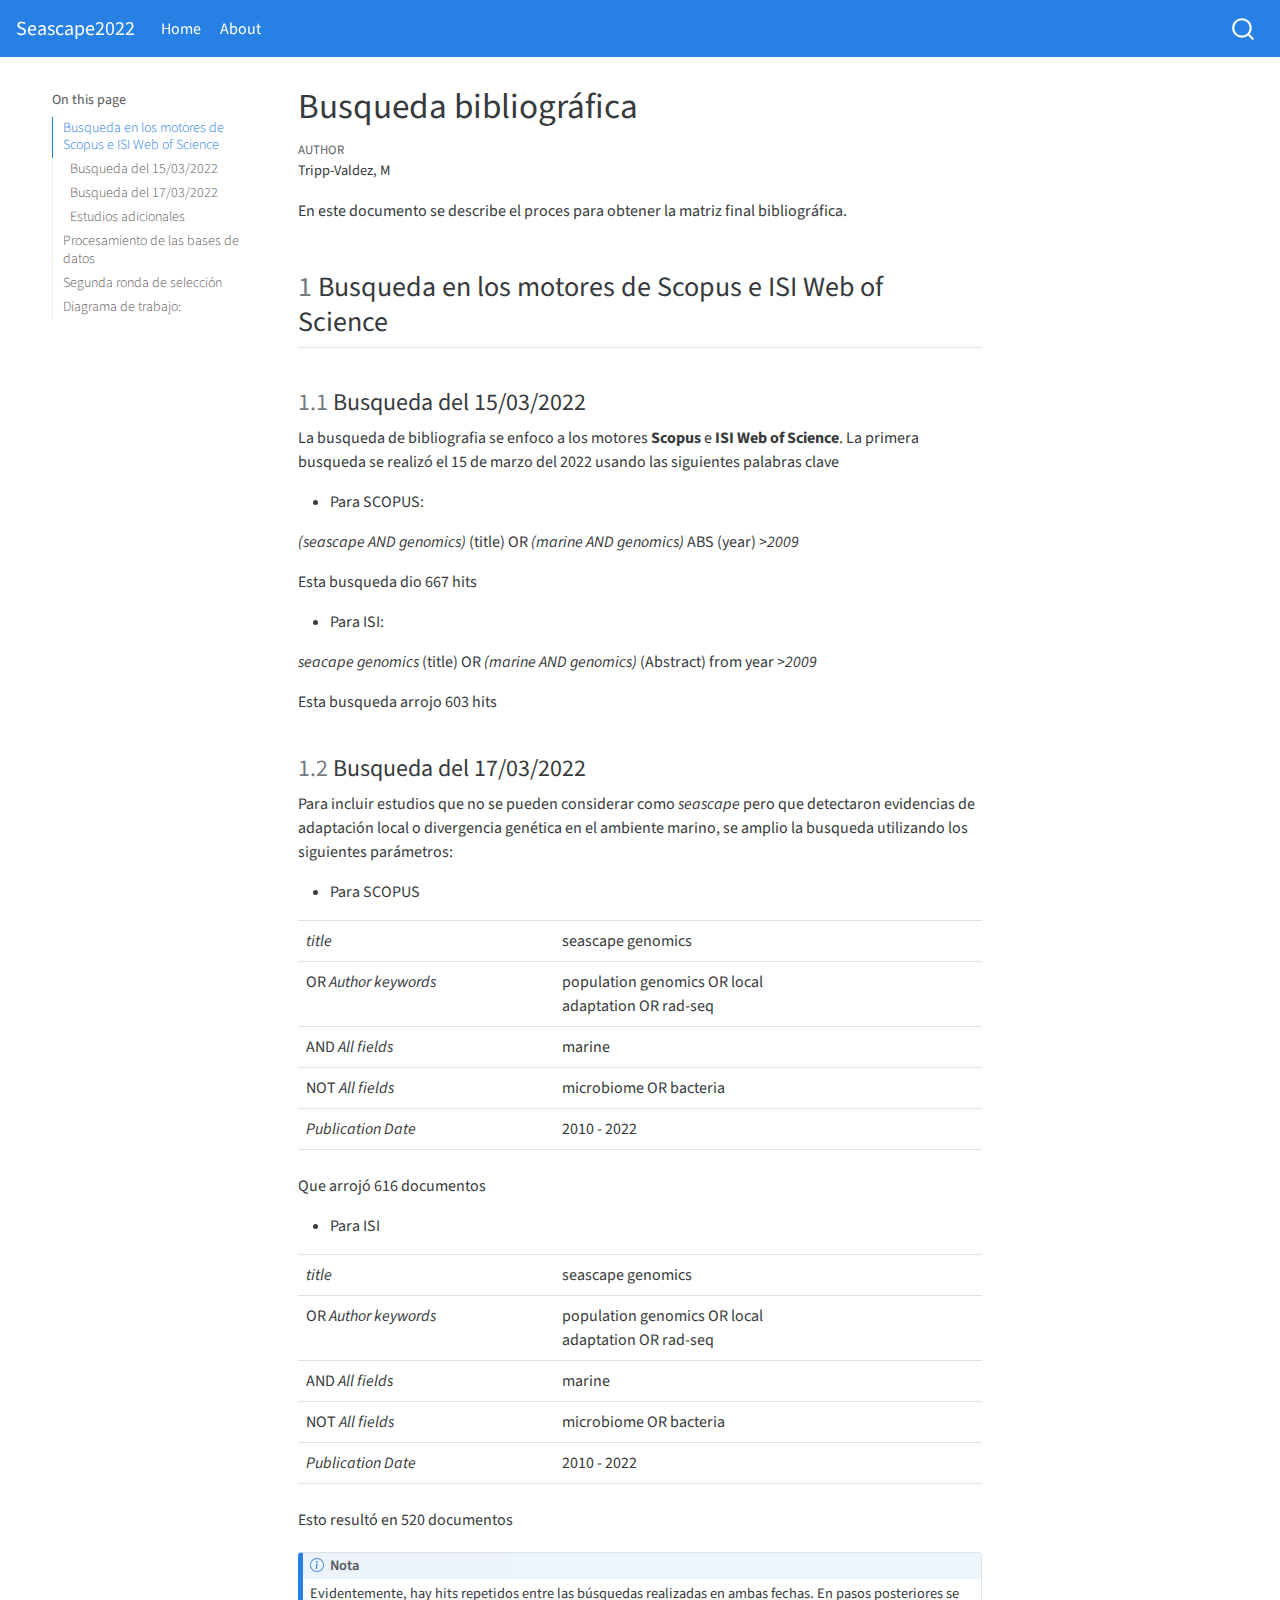
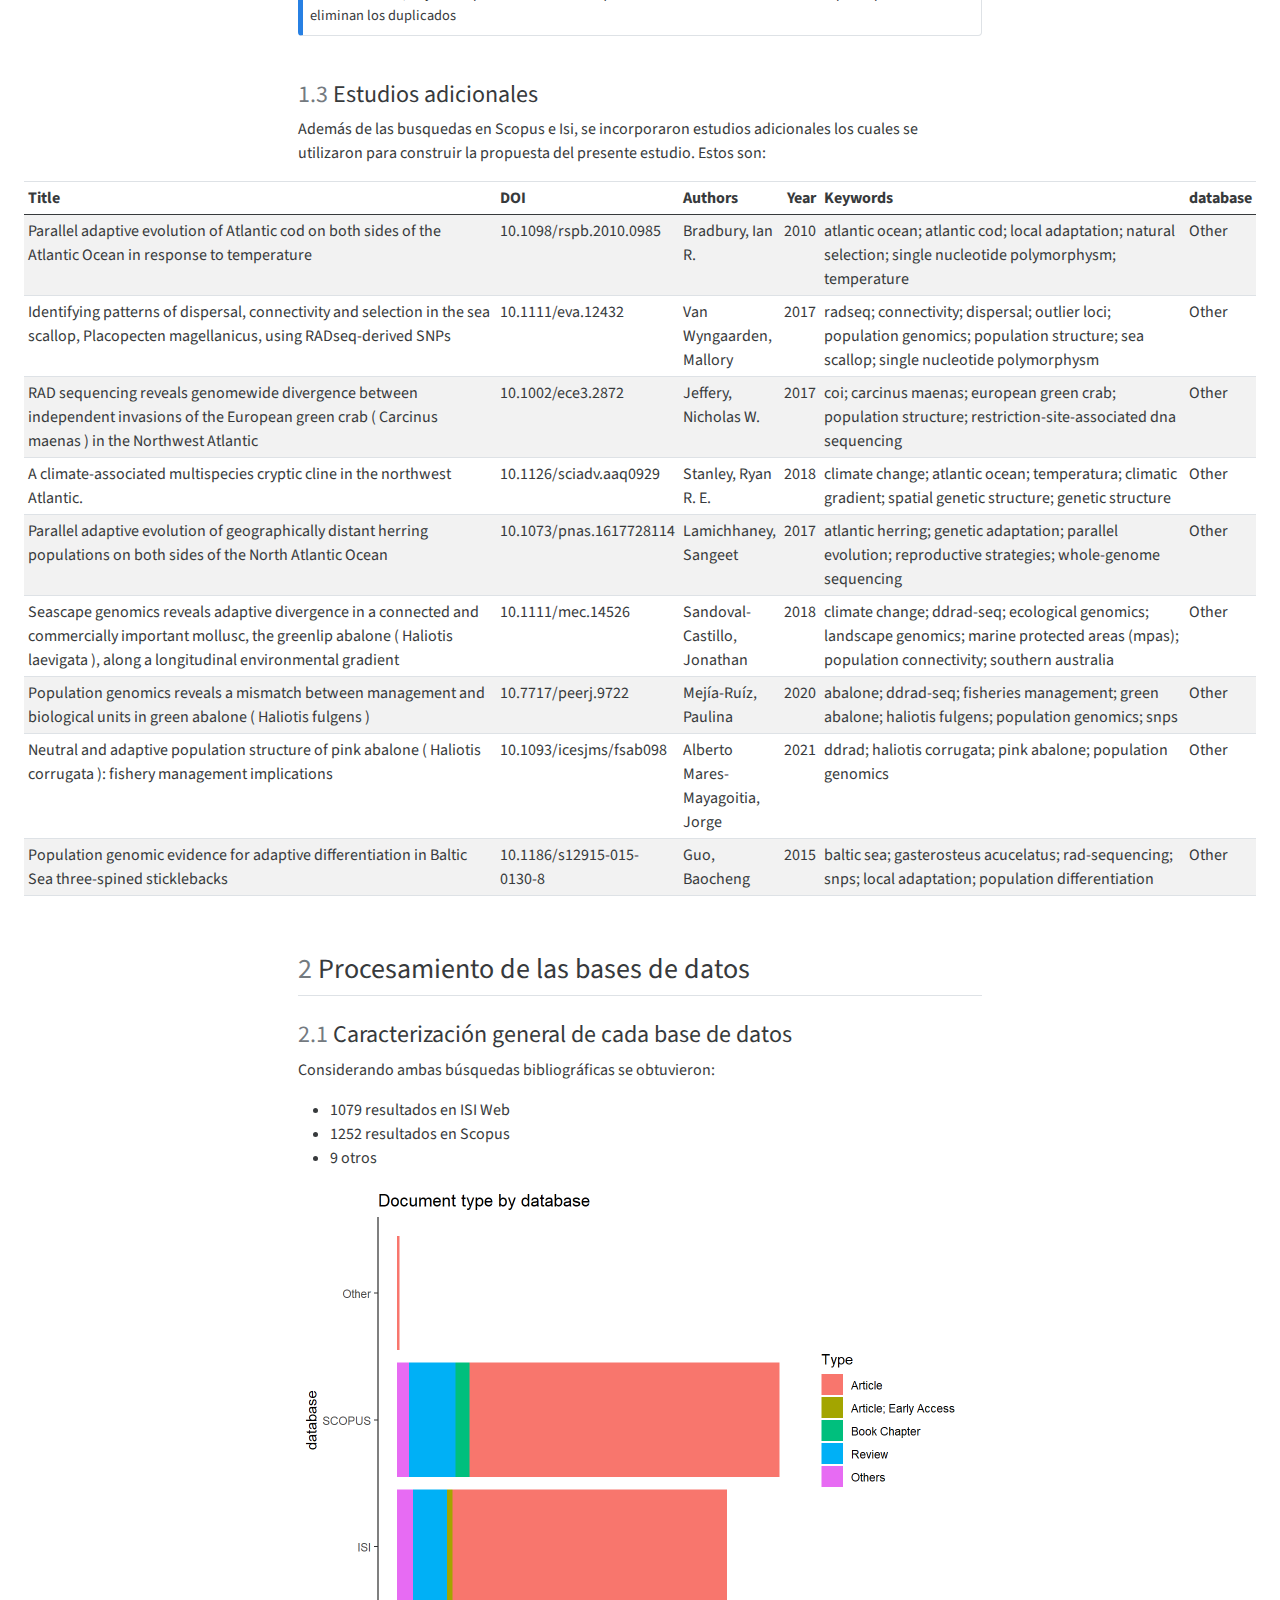
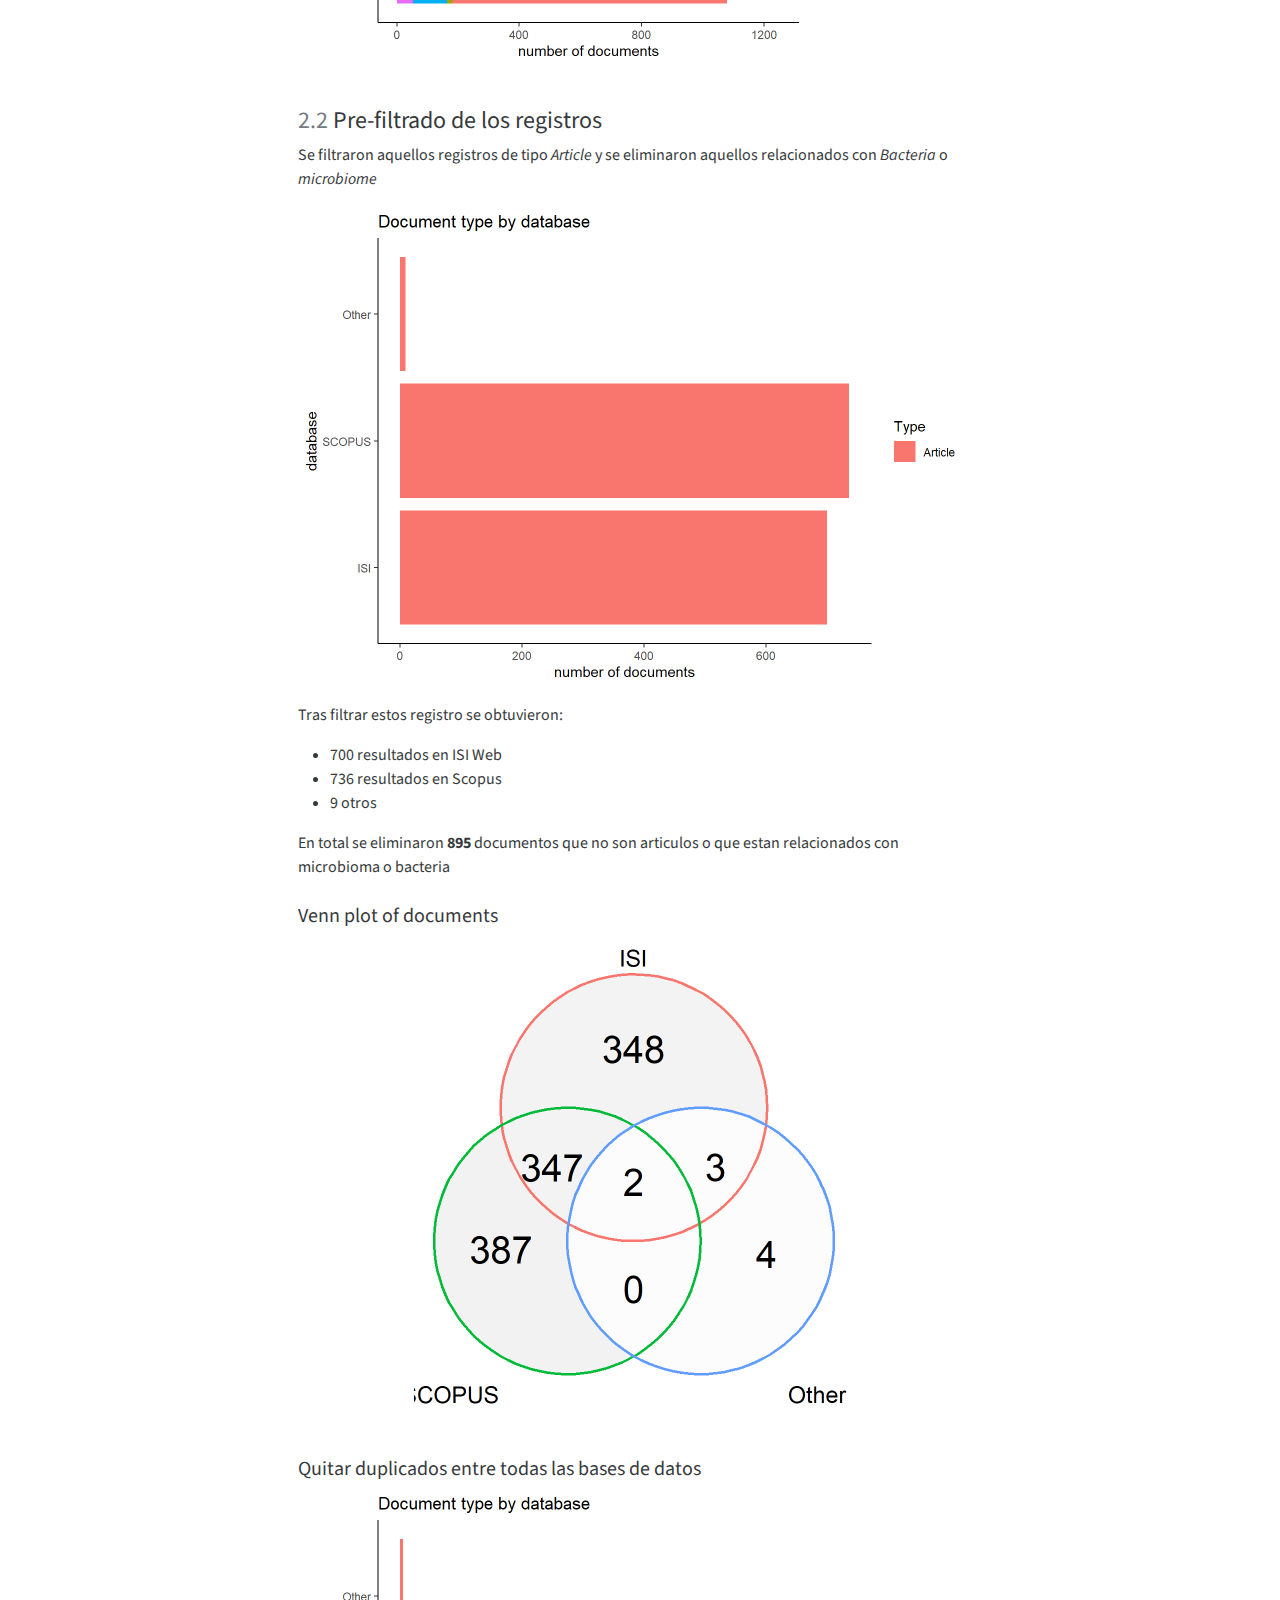
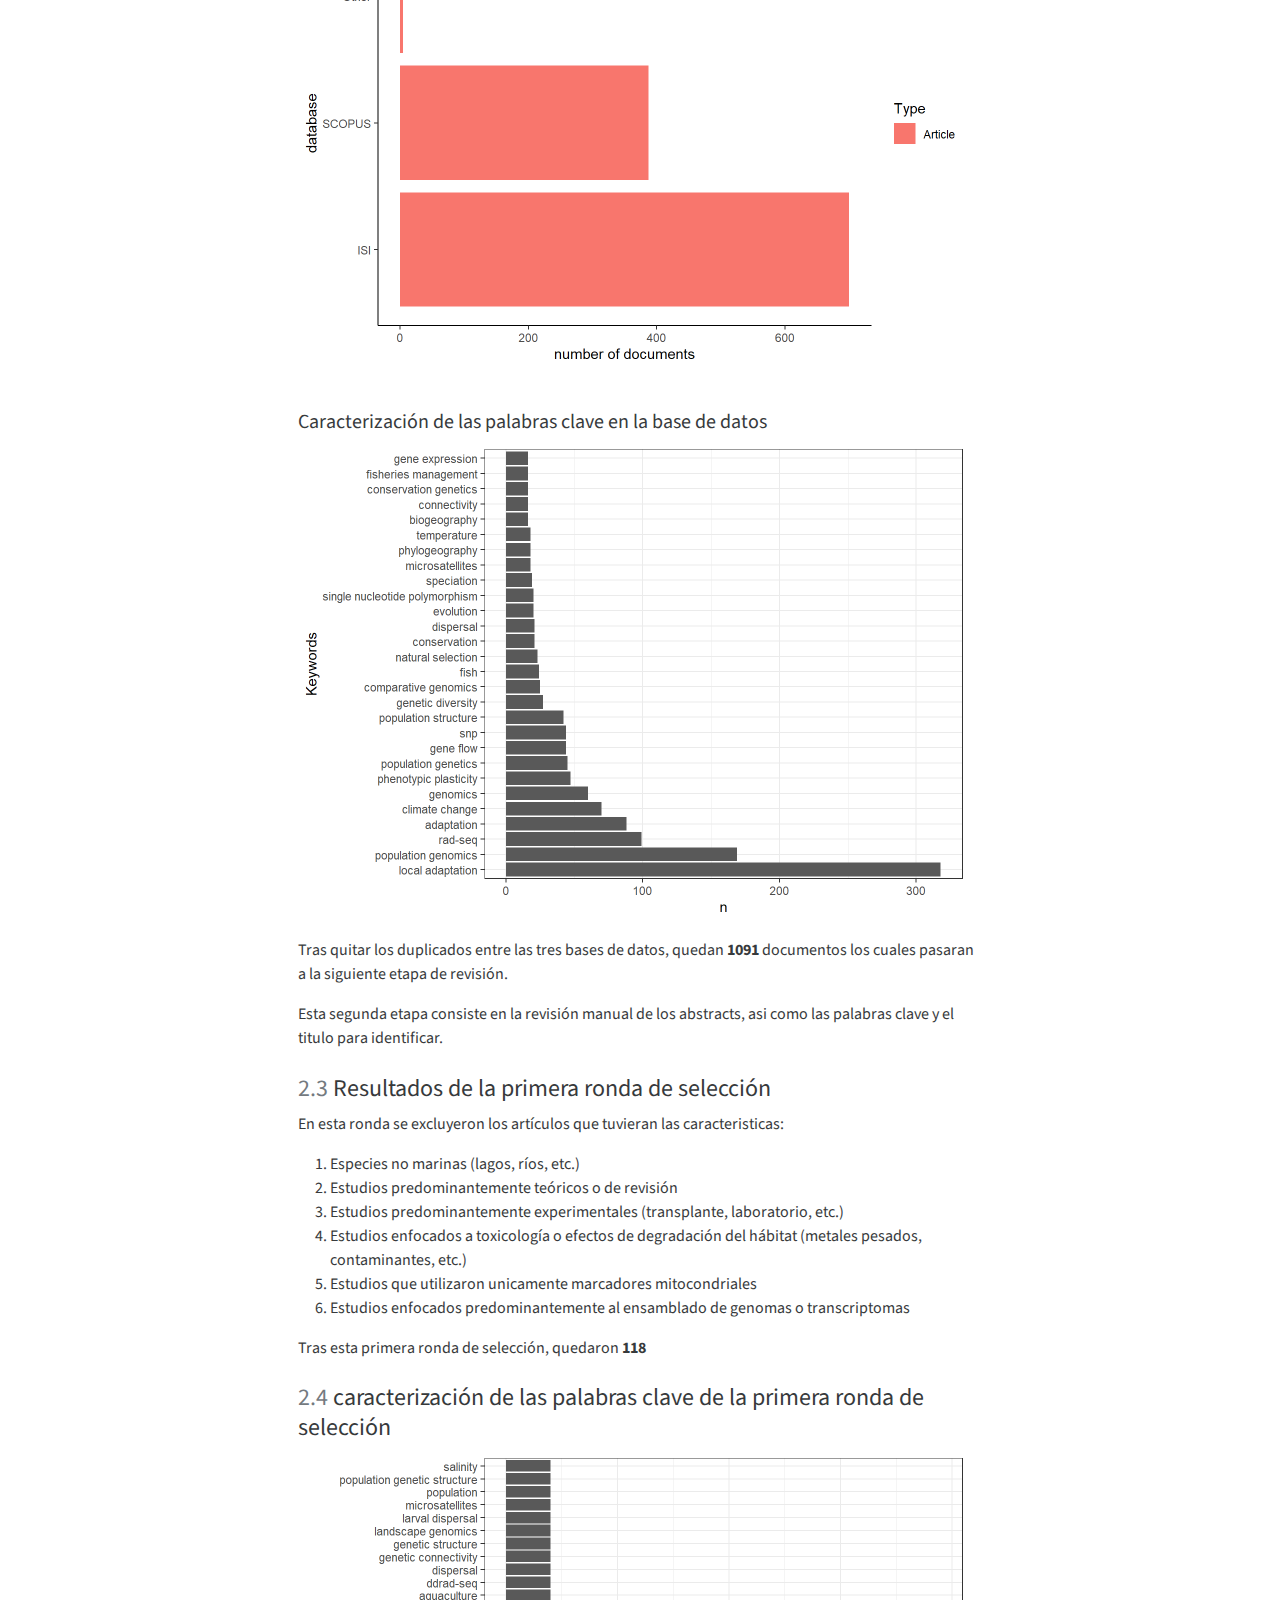
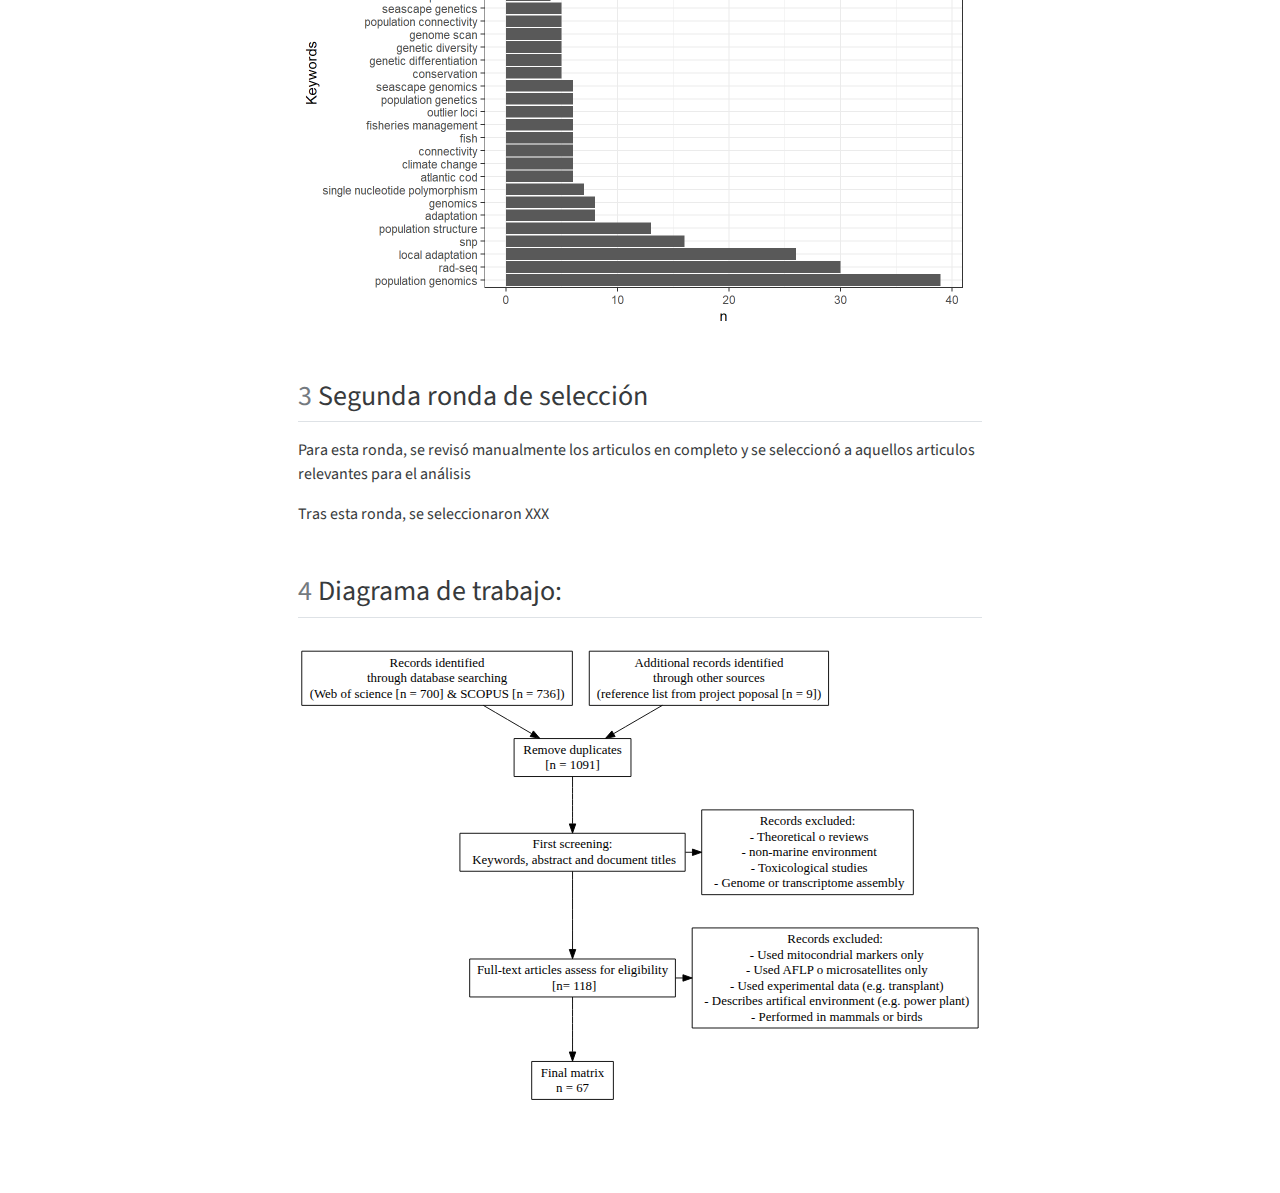
==== commit 166732fc: "Se agrego la descripcion de los metadatos y la caracterizacion ambiental" ====
--- a/docs/1.Busqueda_bibliografica.html
+++ b/docs/1.Busqueda_bibliografica.html
@@ -472,8 +472,8 @@
 <h2 data-number="4" class="anchored" data-anchor-id="diagrama-de-trabajo"><span class="header-section-number">4</span> Diagrama de trabajo:</h2>
 <div class="cell">
 <div class="cell-output-display">
-<div id="htmlwidget-954cb4c25abdc55f7082" style="width:100%;height:483px;" class="grViz html-widget"></div>
-<script type="application/json" data-for="htmlwidget-954cb4c25abdc55f7082">{"x":{"diagram":"digraph {\n  graph [layout = dot, rankdir = TB, fontsize = 14]\n  \n  node [shape = rectangle]        \n  rec1 [label = \"Records identified \nthrough database searching \n(Web of science [n = 700] & SCOPUS [n = 736])\"]\n  \n  rec2 [label = \"Additional records identified \nthrough other sources \n(reference list from project poposal [n = 9])\"]\n\n  rec2_1 [label = \"Remove duplicates \n[n = 1091]\"]  \n\n  rec3 [label =  \"First screening: \n  Keywords, abstract and document titles\"]\n  \n  rec4 [label = \"Records excluded:\n  - Theoretical o reviews\n  - non-marine environment\n  - Toxicological studies\n  - Genome or transcriptome assembly\"]\n  \n  rec5 [label = \"Full-text articles assess for eligibility\n  [n= 118]\"]\n  \n  rec6 [label = \"Records excluded:\n  - Used mitocondrial markers only\n  - Used AFLP o microsatellites only\n  - Used experimental data (e.g. transplant)\n  - Describes artifical environment (e.g. power plant)\n  - Performed in mammals or birds\"]\n  \n  rec7 [label = \"Final matrix \nn = 67\"]\n  \n \n\n  # edge definitions with the node IDs\n  rec1 -> rec2_1; rec2 -> rec2_1; rec2_1 -> rec3; rec3 -> rec5; rec5 -> rec7\n  {rank=same; rec3 -> rec4}\n  {rank=same; rec5 -> rec6}\n  }","config":{"engine":"dot","options":null}},"evals":[],"jsHooks":[]}</script>
+<div id="htmlwidget-dbd1f5150e82d2ccfbc5" style="width:100%;height:483px;" class="grViz html-widget"></div>
+<script type="application/json" data-for="htmlwidget-dbd1f5150e82d2ccfbc5">{"x":{"diagram":"digraph {\n  graph [layout = dot, rankdir = TB, fontsize = 14]\n  \n  node [shape = rectangle]        \n  rec1 [label = \"Records identified \nthrough database searching \n(Web of science [n = 700] & SCOPUS [n = 736])\"]\n  \n  rec2 [label = \"Additional records identified \nthrough other sources \n(reference list from project poposal [n = 9])\"]\n\n  rec2_1 [label = \"Remove duplicates \n[n = 1091]\"]  \n\n  rec3 [label =  \"First screening: \n  Keywords, abstract and document titles\"]\n  \n  rec4 [label = \"Records excluded:\n  - Theoretical o reviews\n  - non-marine environment\n  - Toxicological studies\n  - Genome or transcriptome assembly\"]\n  \n  rec5 [label = \"Full-text articles assess for eligibility\n  [n= 118]\"]\n  \n  rec6 [label = \"Records excluded:\n  - Used mitocondrial markers only\n  - Used AFLP o microsatellites only\n  - Used experimental data (e.g. transplant)\n  - Describes artifical environment (e.g. power plant)\n  - Performed in mammals or birds\"]\n  \n  rec7 [label = \"Final matrix \nn = 67\"]\n  \n \n\n  # edge definitions with the node IDs\n  rec1 -> rec2_1; rec2 -> rec2_1; rec2_1 -> rec3; rec3 -> rec5; rec5 -> rec7\n  {rank=same; rec3 -> rec4}\n  {rank=same; rec5 -> rec6}\n  }","config":{"engine":"dot","options":null}},"evals":[],"jsHooks":[]}</script>
 </div>
 </div>
 
